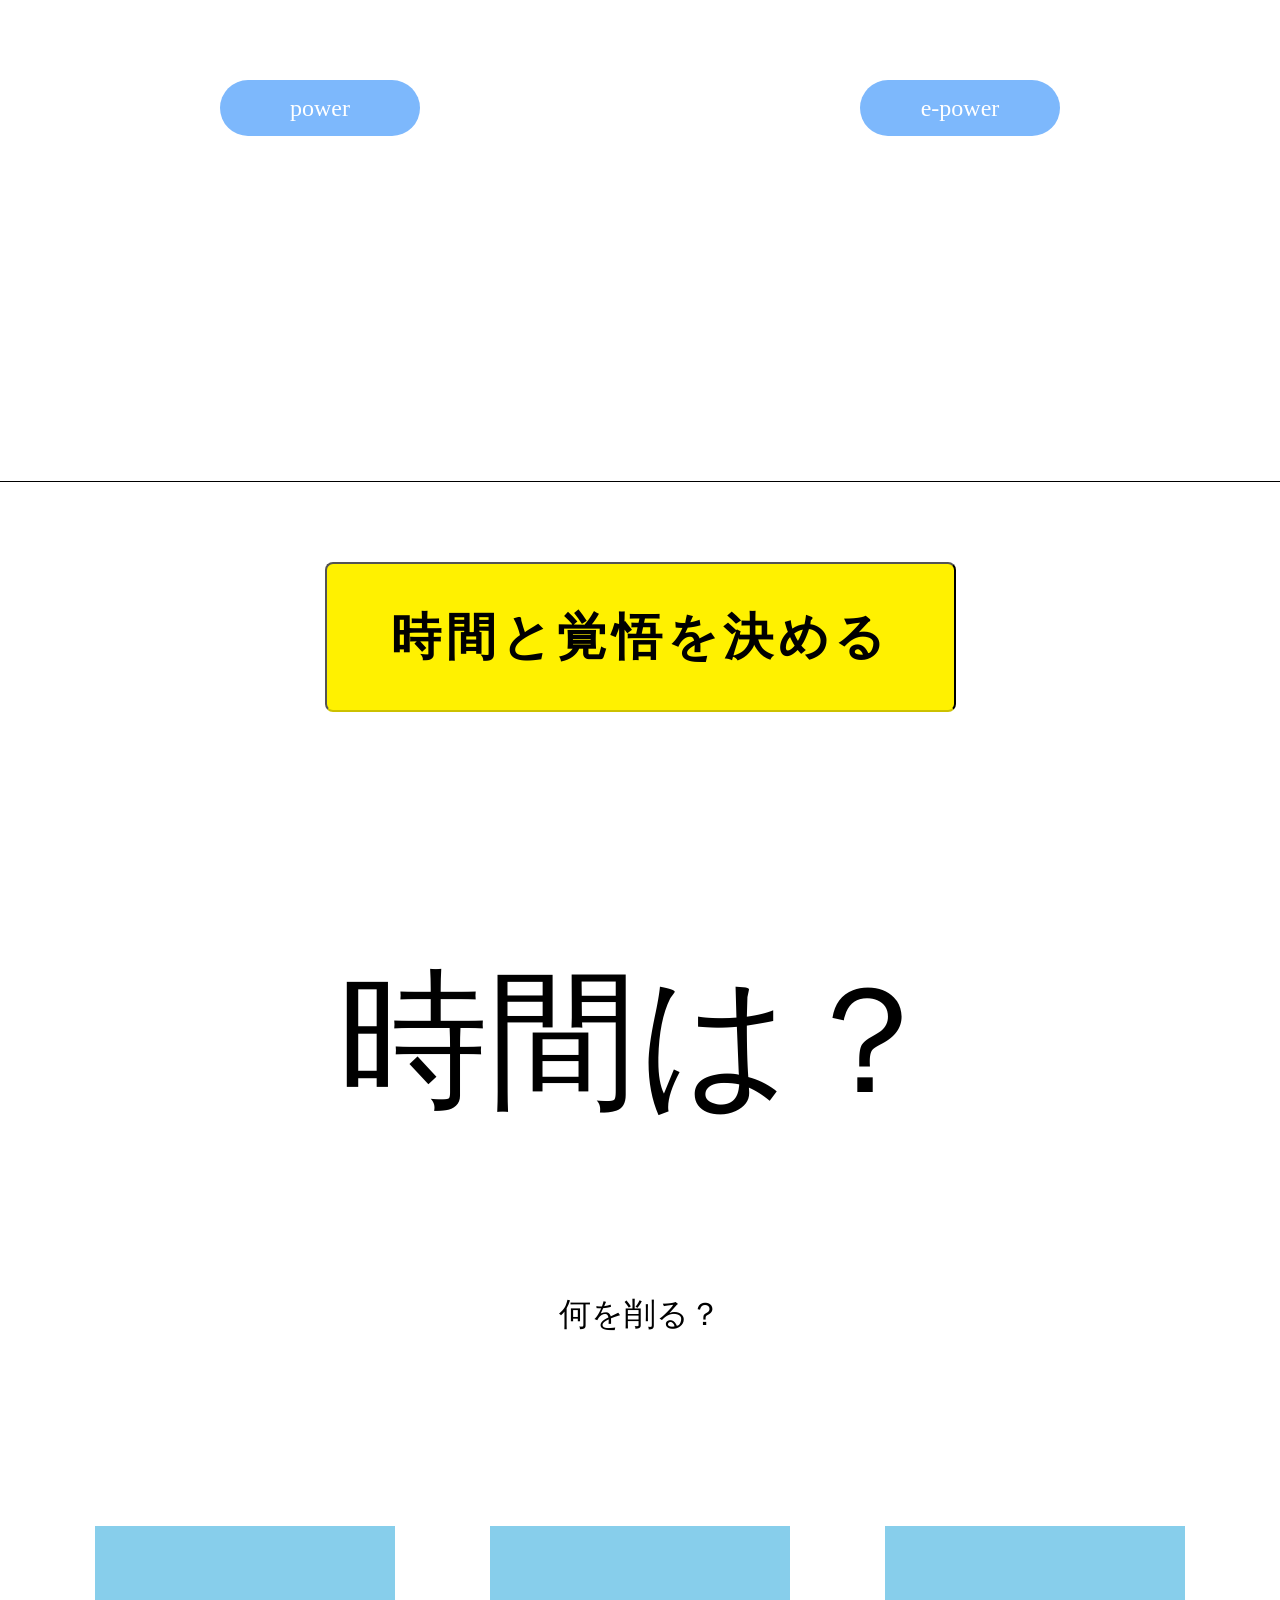
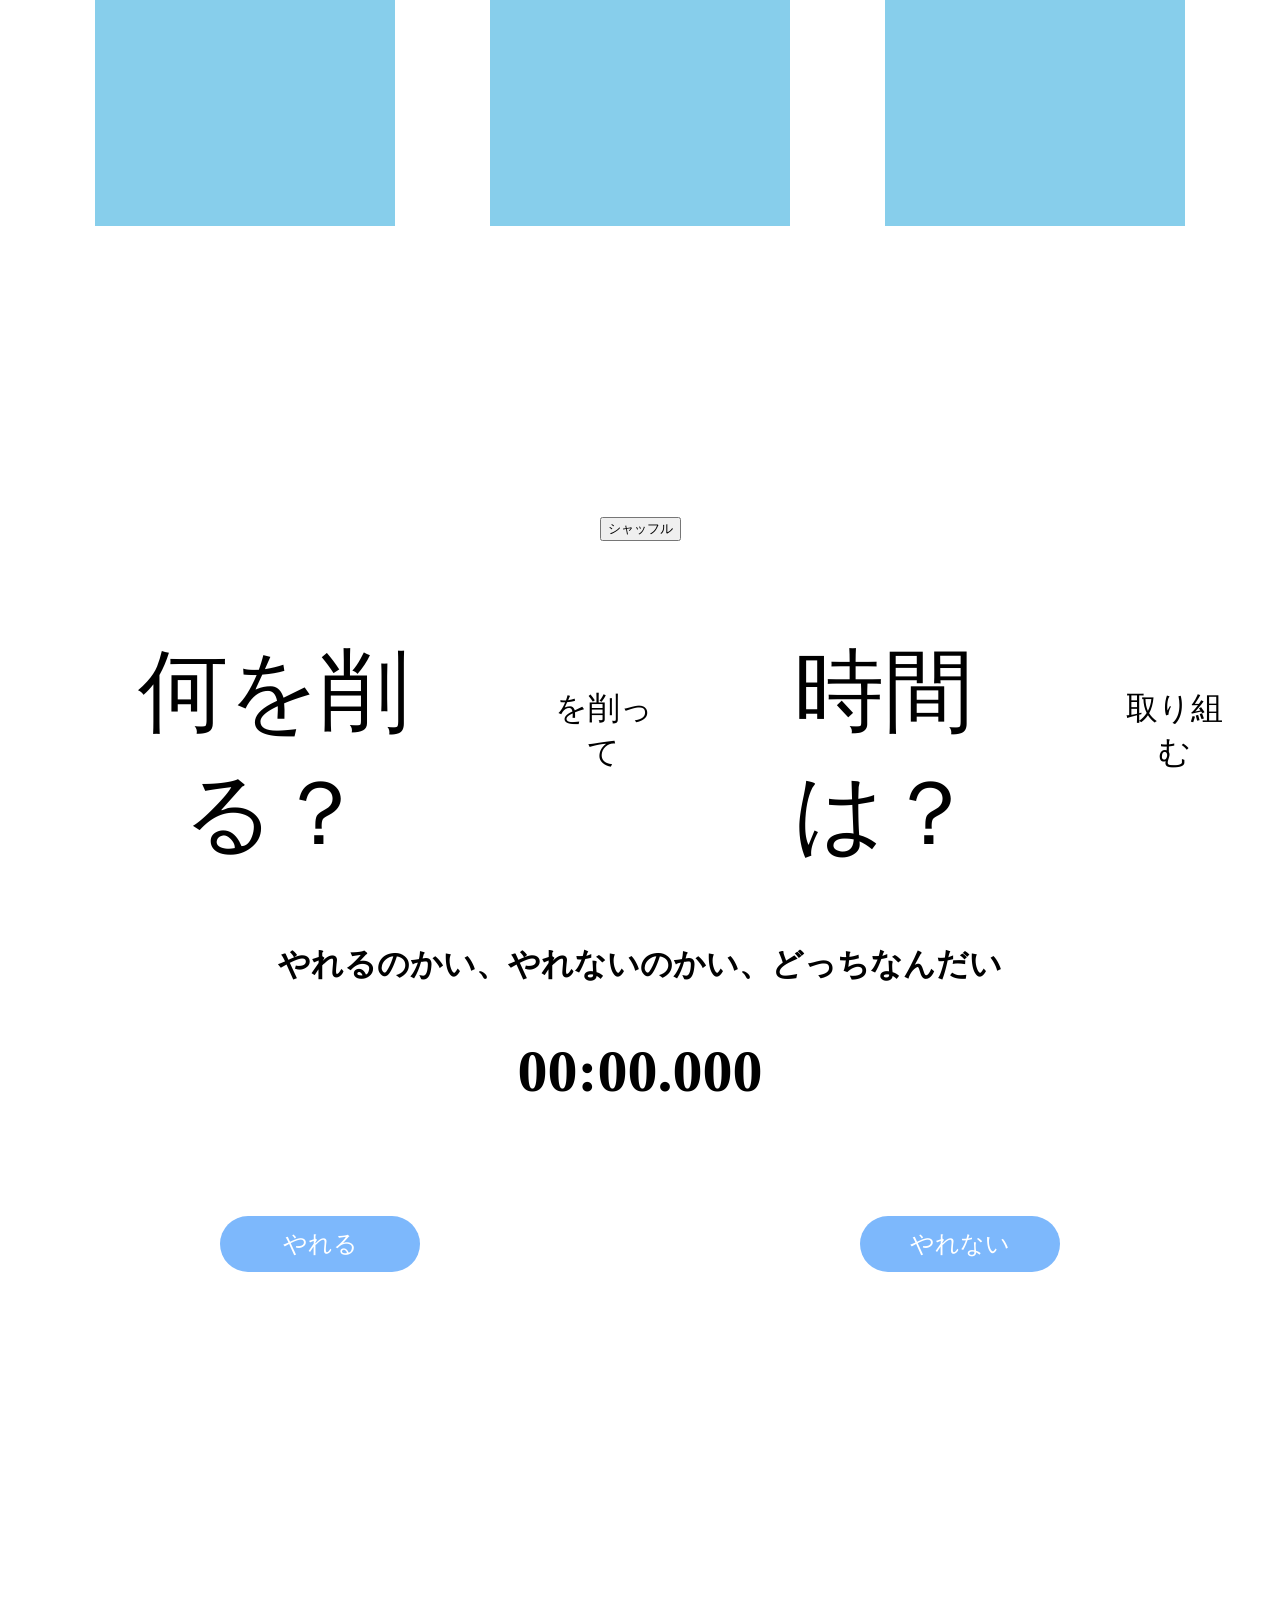
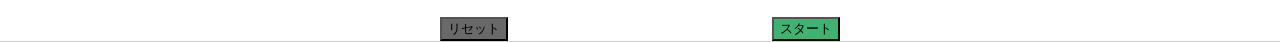
==== index.html @ 7661439e "file" ====
<!DOCTYPE html>
<html lang="en">

<head>
  <meta charset="UTF-8">
  <meta http-equiv="X-UA-Compatible" content="IE=edge">
  <meta name="viewport" content="width=device-width, initial-scale=1.0">
  <link rel="stylesheet" href="css/sample.css">
  <title>Document</title>

</head>
<!--ボタン-->

<body>
  <div id="box11">
    <div id="btn">power</div>
    <div id="btn1">e-power</div>
  </div>
  <div id="cont">
    <p></p>
  </div>
  <div id="cont1">
    <p></p>
  </div>
  <p id="echo"></p>


  <!--時間-->
  <ul>
    <button class="push" id="pull">時間と覚悟を決める</button>
  </ul>

  <p id="echo2">時間は？</p>
  <p id="echo3">何を削る？</p>

  <!--何を削る？-->
  <div class="color_box">
    <div class="box" id="target1"></div>
    <div class="box" id="target2"></div>
    <div class="box" id="target3"></div>
  </div>
  <div class="container">
    <button id="shuffle"> シャッフル </button>

  </div>

  <div class="box_1">
    <p id="echo5">何を削る？</p>
    <p class="text_1">を削って</p>
    <p id="echo4">時間は？</p>
    <p class="text_1">取り組む</p>

  </div>
  <h1 class="texth1">やれるのかい、やれないのかい、どっちなんだい</h1>
  </div>
  <div id="stopwatch">00:00.000</div>
  <div id="box11">
    <div id="nakayama">やれる</div>
    <div id="dacho">やれない</div>
  </div>
  <div id="nakayama1">
    <p></p>
  </div>
  <div id="dacho1">
    <p></p>
  </div>
  <p id="echo11"></p>

  </div>



  </div>


  <div id="buttons">
    <button type="button11" id="reset" class="button">リセット</button>
    <button type="button11" id="start" class="button">スタート</button>
  </div>

  <footer></footer>
  <script src="https://ajax.googleapis.com/ajax/libs/jquery/3.2.1/jquery.min.js"></script>



  <script>

    'use strict';


    //シャッフル//
    // const shuffle = document.getElementById("shuffle");
    // const work = document.getElementById("work");
    // shuffle.addEventListener('click', function () {
    //   const reslut = ['work', 'sleep', 'rest'];
    //    const number = Math.fooor(Math.random() * reslut.length);
    //   work.textContent = reslut[number];
    // });

    // shuffle.addEventListener('click', () => {
    //    target2.classList.toggle('circle');
    //    $("#work").text("sleep");


    //何を削る？//


    const target1 = document.getElementById("target1");
    const target2 = document.getElementById("target2");
    const target3 = document.getElementById("target3");
    target1.addEventListener('click', () => {
      target1.classList.toggle('circle');
      $("#target1").text("work");
      $("#echo5").text("work");

    });
    target2.addEventListener('click', () => {
      target2.classList.toggle('circle');
      $("#target2").text("sleep");
      $("#echo5").text("sleep");
    });
    target3.addEventListener('click', () => {
      target3.classList.toggle('circle');
      $("#target3").text("rest");
      $("#echo5").text("rest");
    });



    //ボタン2択下段
    {
      const $nakayama = document.getElementById('nakayama');
      const $nakayama1 = document.getElementById('nakayama1');
      $nakayama.addEventListener('click', () => {
        $nakayama1.classList.toggle('on');
        $("#echo11").text("ya-----っ");
        document.getElementById('start').click();
      });
    }

    {
      const $dacho = document.getElementById('dacho');
      const $dacho1 = document.getElementById('dacho1');
      $dacho.addEventListener('click', () => {
        $dacho1.classList.toggle('on');
        $("#echo11").text("やり直しなさいっ");
      });
    }




    //ボタン2択上段

    {
      const $btn = document.getElementById('btn');
      const $cont = document.getElementById('cont');
      $btn.addEventListener('click', () => {
        $cont.classList.toggle('on');
        $("#echo").text("明日はどうするんだいっ");
      });
    }

    {
      const $btn1 = document.getElementById('btn1');
      const $cont1 = document.getElementById('cont1');
      $btn1.addEventListener('click', () => {
        $cont1.classList.toggle('on');
        $("#echo").text("やっちゃえ日産");
      });
    }

    //時間


    $("#pull").on("click", function () {

      const min = 0;
      const max = 5;
      const randomNumber = Math.floor(Math.random() * (max - min + 1)) + min;
      console.log(randomNumber);



      if (randomNumber === 0) {
        $("#echo2").text("３時間");
        $("#echo4").text("３時間");
        $("#echo3").text("とにかく集中");
      } else if (randomNumber === 1) {
        $("#echo2").text("５時間");
        $("#echo4").text("５時間");
        $("#echo3").text("１つ選んでね");
      } else if (randomNumber === 2) {
        $("#echo2").text("８時間");
        $("#echo4").text("８時間");
        $("#echo3").text("２つ選んでね");
      } else if (randomNumber === 3) {
        $("#echo2").text("５時間");
        $("#echo4").text("５時間");
        $("#echo3").text("１つ選んでね");
      } else if (randomNumber === 4) {
        $("#echo2").text("８時間");
        $("#echo4").text("８時間");
        $("#echo3").text("２つ選んでね");
      } else if (randomNumber === 5) {
        $("#echo2").text("５時間");
        $("#echo4").text("５時間");
        $("#echo3").text("１つ選んでね");
      }
    });

    function draw() {
      alert('押されました')
    }


    const pull = document.getElementById('pull');

    pull.addEventListener('click', () => {
      pull.textContent = 'START';

    });


    //タイマー

    const stopwatch = document.getElementById('stopwatch');
    const start = document.getElementById('start');
    const reset = document.getElementById('reset');

    let state = 'start';
    let timerId;
    let elapsedMs = 0;

    function timeToString(millis) {
      const ms = millis % 1000; // ミリ秒
      const s = Math.floor(millis / 1000) % 60;
      const m = Math.floor(millis / 1000 / 60) % 60;

      const formattedMs = ms.toString().padStart(3, '0');
      const formattedS = s.toString().padStart(2, '0');
      const formattedM = m.toString().padStart(2, '0');

      return `${formattedM}:${formattedS}.${formattedMs}`;
    }

    start.addEventListener('click', () => {
      if (state === 'start') {
        state = 'stop';
        start.textContent = 'ストップ';
        start.classList.add('stop');

        let startMs = Date.now(); // 開始時間
        startMs -= elapsedMs;

        timerId = setInterval(() => {
          const nowMs = Date.now();
          elapsedMs = nowMs - startMs; // 経過ミリ秒

          stopwatch.textContent = timeToString(elapsedMs);
        }, 10);
      } else { // state === start
        state = 'start';
        clearInterval(timerId);
        start.textContent = 'リスタート';
        start.classList.remove('stop');

      }
    });

    reset.addEventListener('click', () => {
      state = 'start';
      clearInterval(timerId);
      start.textContent = 'スタート';
      start.classList.remove('stop');
      elapsedMs = 0;
      stopwatch.textContent = '00:00.000';
    });


  </script>

</body>

</html>
---- css/sample.css ----
body {
    margin: 0;
    padding: 0;
    text-align: left;
    font-size: 16px;



}

#stopwatch {
    margin: 50px 0 30px;
    text-align: center;
    font-weight: bold;
    font-size: 60px;
}

#buttons {
    display: flex;
    justify-content: space-between;
    width: 400px;
    margin: 0 auto;
}

.button11 {
    width: 150px;
    height: 150px;
    border-radius: 50%;
    border: none;
    outline: none;
    color: #fff;
    font-weight: bold;
    font-size: 24px;
    cursor: pointer;
}

#reset {
    background-color: #696969;
}

#start {
    background-color: #3cb371;
}

#start.stop {
    background-color: #ff3300;
}



header {
    background-color: #fff;
    border-bottom: 1px solid #ccc;
    text-align: center;
}

.countduwn {
    background-color: #fff;
    display: flex;
    align-items: center;
    justify-content: center;
    font-size: 50px;
    height: 70px;
    width: 200px;
    margin: 0;
}


.push {
    font-size: 1.6rem;
    font-weight: 700;
    line-height: 1.5;
    position: relative;
    display: inline-block;
    padding: 1rem 4rem;
    cursor: pointer;
    -webkit-user-select: none;
    -moz-user-select: none;
    -ms-user-select: none;
    user-select: none;
    -webkit-transition: all 0.3s;
    transition: all 0.3s;
    text-align: center;
    vertical-align: middle;
    text-decoration: none;
    letter-spacing: 0.1em;
    color: #212529;
    border-radius: 0.5rem;
    display: flex;
    align-items: center;
    justify-content: center;
}




.push {
    color: #000;
    background-color: #fff100;
    border-bottom: 5px solid #ccc100;
    display: flex;
    justify-content: center;
    align-items: center;
    margin: 80px auto;
    height: ;



}

.push {
    margin-top: 3px;
    color: #000;
    background: # fff20a;
    border-bottom: 2px solid #ccc100;
    display: flex;
    justify-content: center;
    align-items: center;
    margin: 80px auto;
}

main {
    border-bottom: 1px solid #ccc;
}

footer {
    background-color: #fff;
    border-bottom: 1px solid #ccc;
    text-align: center;
}

p {
    font-size: 200%;
    text-align: center;
    border-bottom: 1px solid #fff;
    height: 200px;
}

ul {
    padding: 0;
    border-top: 1px solid #000000;
    display: table;
    /* 定義 */
    table-layout: fixed;
    width: 100%;
}

li {
    text-align: center;
    list-style-type: none;
    border: 1px solid #666;
    background-color: #FFF;
    display: table-cell;
    /* 定義 */
    cursor: pointer;
}

li:hover {
    background: #0066CC;
    color: #fff;
}


#nakayama {
    width: 200px;
    height: 56px;
    color: white;
    background: rgb(125, 184, 252);
    border-radius: 3em;
    display: flex;
    justify-content: center;
    align-items: center;
    margin: 80px auto;
    cursor: pointer;
    font-size: 24px;
}

#nakayama {
    width: 200px;
    height: 56px;
    color: white;
    background: rgb(125, 184, 252);
    border-radius: 3em;
    display: flex;
    justify-content: center;
    align-items: center;
    margin: 80px auto;
    cursor: pointer;
    font-size: 24px;
}


#btn {
    width: 200px;
    height: 56px;
    color: white;
    background: rgb(125, 184, 252);
    border-radius: 3em;
    display: flex;
    justify-content: center;
    align-items: center;
    margin: 80px auto;
    cursor: pointer;
    font-size: 24px;

}

#dacho {
    width: 200px;
    height: 56px;
    color: white;
    background: rgb(125, 184, 252);
    border-radius: 3em;
    display: flex;
    justify-content: center;
    align-items: center;
    margin: 80px auto;
    cursor: pointer;
    font-size: 24px;
}

#btn1 {
    width: 200px;
    height: 56px;
    color: white;
    background: rgb(125, 184, 252);
    border-radius: 3em;
    display: flex;
    justify-content: center;
    align-items: center;
    margin: 80px auto;
    cursor: pointer;
    font-size: 24px;
}

.on {
    display: block !important;

}

#cont {
    width: 500px;
    height: 400px;
    background-image: url(../img/nakayamakinnikun.png);
    margin: 0 auto;
    display: none;

}

#cont1 {
    width: 800px;
    height: 400px;
    background-image: url(../img/kimura-takuya.png);
    margin: 0 auto;
    display: none;

}

#nakayama1 {
    width: 500px;
    height: 400px;
    background-image: url(../img/nakayamakinnikun.png);
    margin: 0 auto;
    display: none;

}

#dacho1 {
    width: 800px;
    height: 400px;
    background-image: url(../img/22574500.jpg);
    margin: 0 auto;
    display: none;

}



#box11 {
    display: flex;
    justify-content: center;
    align-items: center;
}

.button005 a {

    position: relative;
    display: flex;
    justify-content: space-around;
    align-items: center;
    margin: 0 auto;
    height: 50px;
    max-width: 220px;
    padding: 10px 25px;
    color: white;
    background: rgb(149, 202, 252);

}

#echo2 {
    font-size: 150px;
}




.box {
    width: 300px;
    height: 300px;
    background-color: skyblue;
    cursor: pointer;
    transition: 0.8s;
    margin-bottom: 280px;

}

.texth1 {
    justify-content: center;
    display: flex;
    align-items: center;

}

.circle {
    background: pink;
    border-radius: 50%;
    transform: rotate(360deg);


}

.box_1 {
    display: flex;
    justify-content: space-evenly;
    align-items: center;
}

.text_1 {
    display: flex;
    justify-content: center;
    align-items: center;
    margin: 80px;
    margin-right: 50px;
}

.color_box {
    display: flex;
    justify-content: space-evenly;
    align-items: center;
}

#target1 {
    display: flex;
    justify-content: center;
    align-items: center;
    font-size: 135px;

}

#target2 {
    display: flex;
    justify-content: center;
    align-items: center;
    font-size: 135px;
}

#target3 {
    display: flex;
    justify-content: center;
    align-items: center;
    font-size: 135px;
}

.container {
    text-align: center;
    font-size: 30px;
}

#pull {
    height: 150px;
    font-size: 50px;
    display: flex;
    justify-content: center;
    align-items: center;

}

#echo4 {
    font-size: 90px;
    margin-left: 20px;
}

#echo5 {
    font-size: 90px;
    margin-left: 80px;
}
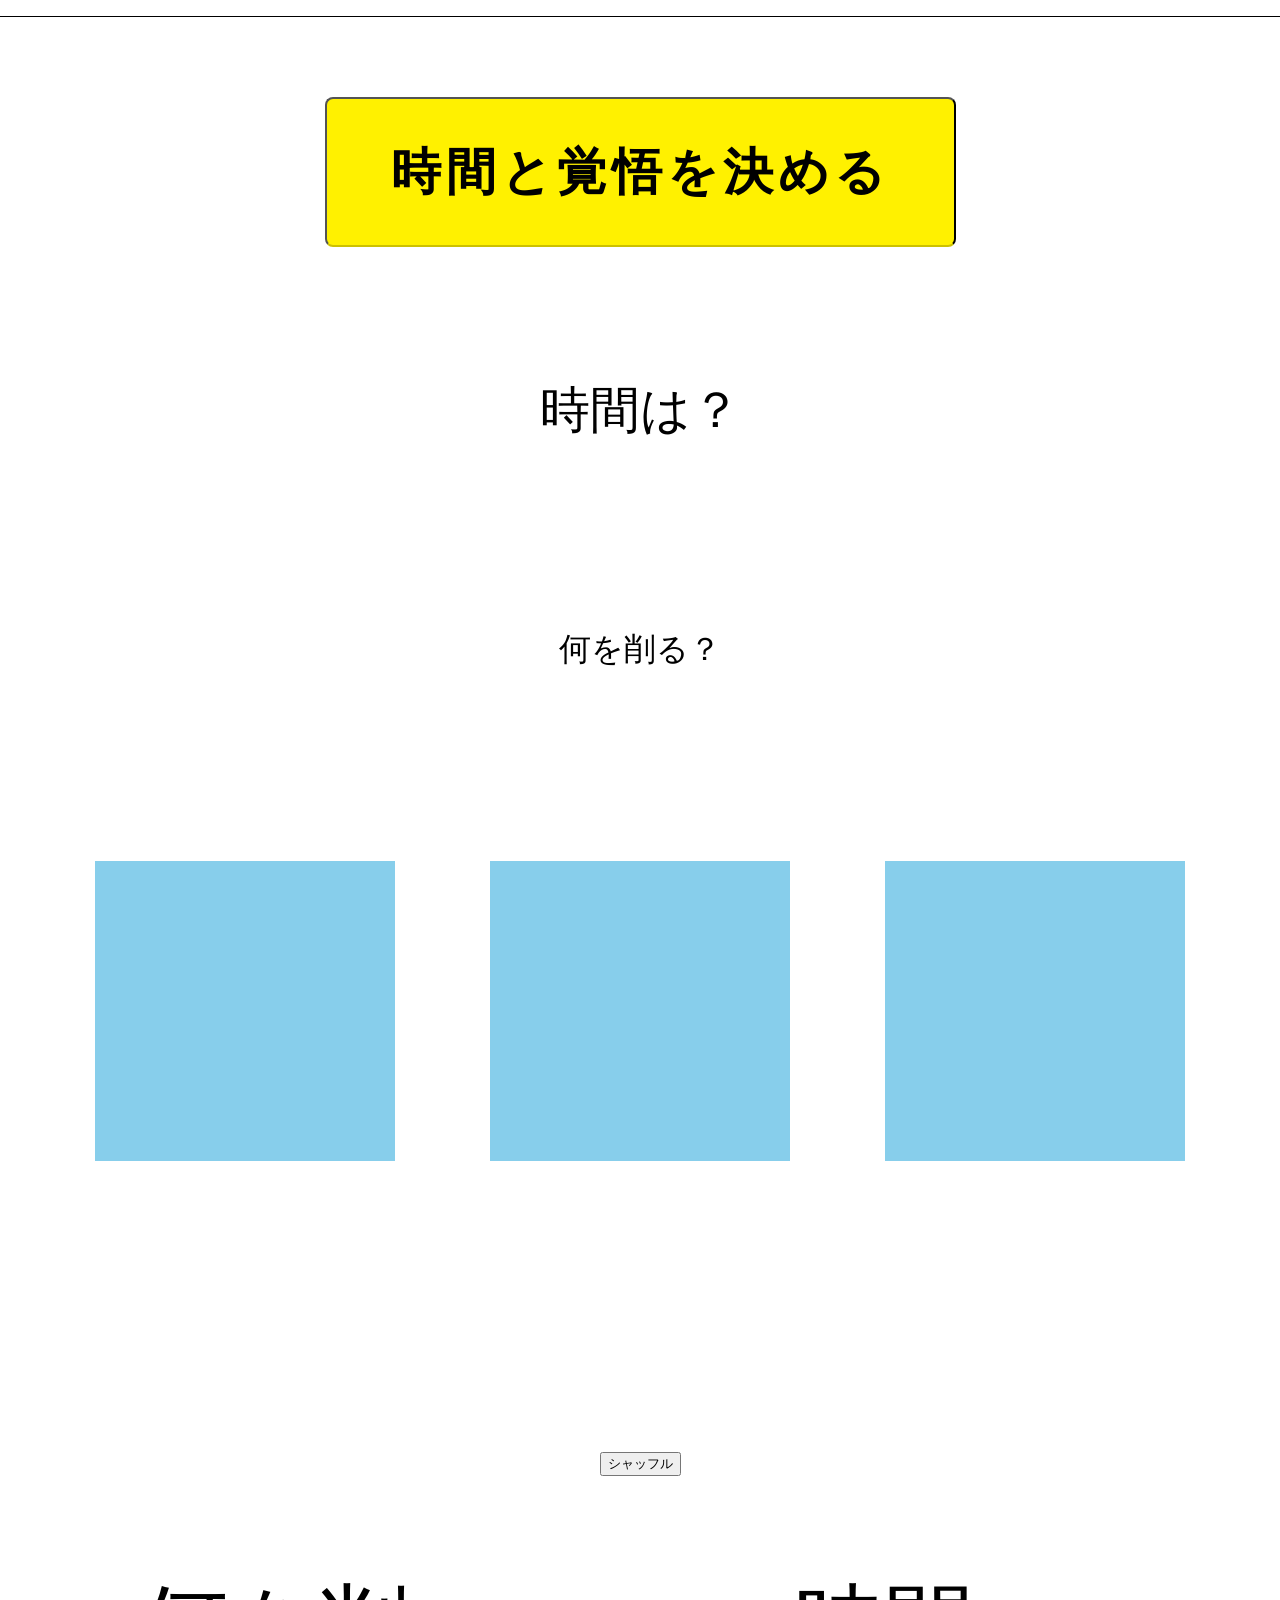
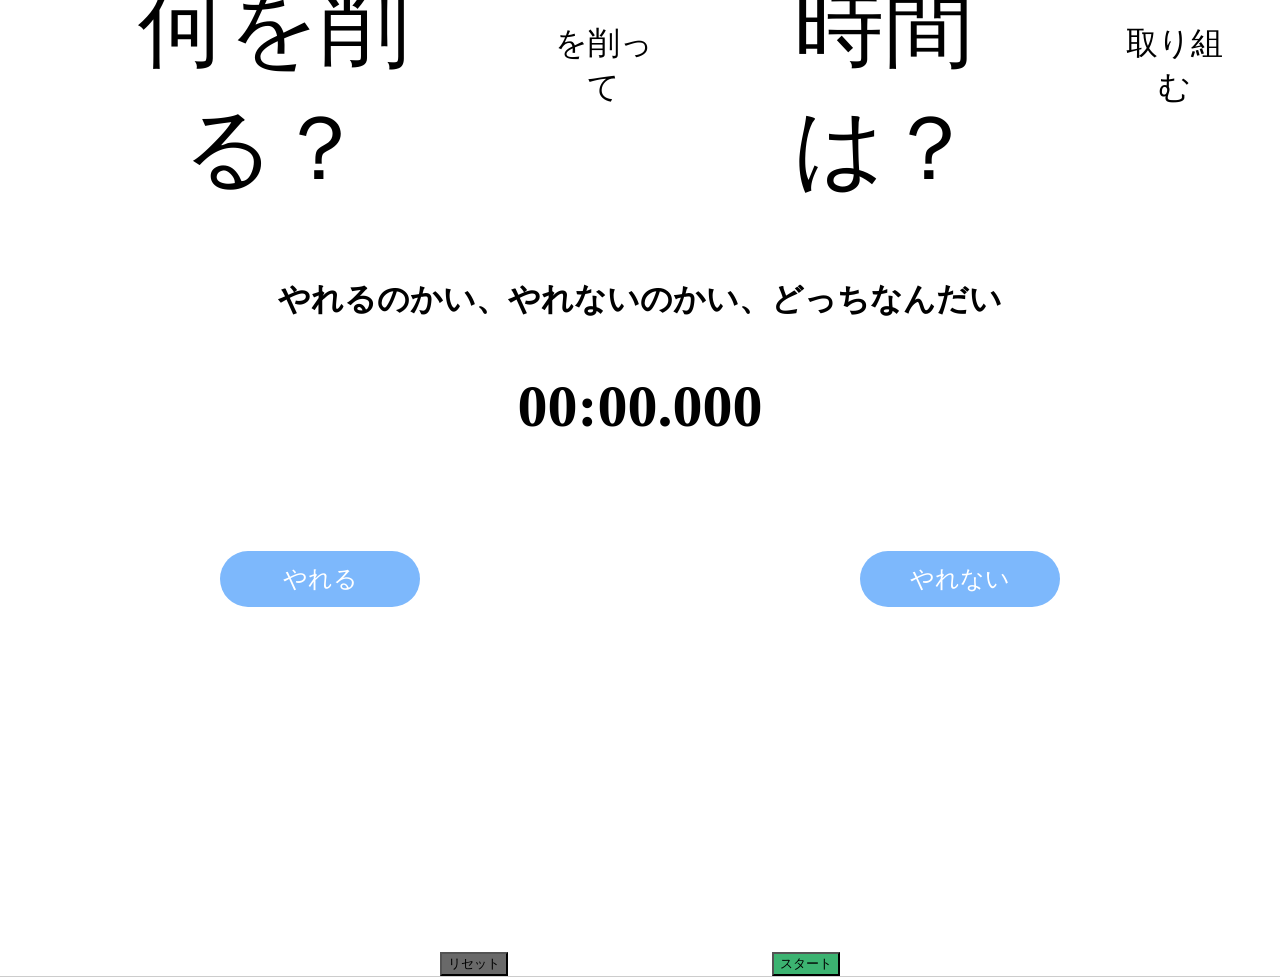
==== commit 86c4f6f6: "init" ====
--- a/index.html
+++ b/index.html
@@ -11,274 +11,244 @@
 </head>
 <!--ボタン-->
 
-<body>
-  <div id="box11">
-    <div id="btn">power</div>
-    <div id="btn1">e-power</div>
-  </div>
-  <div id="cont">
-    <p></p>
-  </div>
-  <div id="cont1">
-    <p></p>
-  </div>
-  <p id="echo"></p>
-
-
-  <!--時間-->
-  <ul>
-    <button class="push" id="pull">時間と覚悟を決める</button>
-  </ul>
-
-  <p id="echo2">時間は？</p>
-  <p id="echo3">何を削る？</p>
-
-  <!--何を削る？-->
-  <div class="color_box">
-    <div class="box" id="target1"></div>
-    <div class="box" id="target2"></div>
-    <div class="box" id="target3"></div>
-  </div>
-  <div class="container">
-    <button id="shuffle"> シャッフル </button>
-
-  </div>
-
-  <div class="box_1">
-    <p id="echo5">何を削る？</p>
-    <p class="text_1">を削って</p>
-    <p id="echo4">時間は？</p>
-    <p class="text_1">取り組む</p>
-
-  </div>
-  <h1 class="texth1">やれるのかい、やれないのかい、どっちなんだい</h1>
-  </div>
-  <div id="stopwatch">00:00.000</div>
-  <div id="box11">
-    <div id="nakayama">やれる</div>
-    <div id="dacho">やれない</div>
-  </div>
-  <div id="nakayama1">
-    <p></p>
-  </div>
-  <div id="dacho1">
-    <p></p>
-  </div>
-  <p id="echo11"></p>
-
-  </div>
-
-
-
-  </div>
-
-
-  <div id="buttons">
-    <button type="button11" id="reset" class="button">リセット</button>
-    <button type="button11" id="start" class="button">スタート</button>
-  </div>
-
-  <footer></footer>
-  <script src="https://ajax.googleapis.com/ajax/libs/jquery/3.2.1/jquery.min.js"></script>
-
-
-
-  <script>
-
-    'use strict';
-
-
-    //シャッフル//
-    // const shuffle = document.getElementById("shuffle");
-    // const work = document.getElementById("work");
-    // shuffle.addEventListener('click', function () {
-    //   const reslut = ['work', 'sleep', 'rest'];
-    //    const number = Math.fooor(Math.random() * reslut.length);
-    //   work.textContent = reslut[number];
-    // });
-
-    // shuffle.addEventListener('click', () => {
-    //    target2.classList.toggle('circle');
-    //    $("#work").text("sleep");
-
-
-    //何を削る？//
-
-
-    const target1 = document.getElementById("target1");
-    const target2 = document.getElementById("target2");
-    const target3 = document.getElementById("target3");
-    target1.addEventListener('click', () => {
-      target1.classList.toggle('circle');
-      $("#target1").text("work");
-      $("#echo5").text("work");
-
+<!--時間-->
+<ul>
+  <button class="push" id="pull">時間と覚悟を決める</button>
+</ul>
+
+<p id="echo2">時間は？</p>
+<p id="echo3">何を削る？</p>
+
+<!--何を削る？-->
+<div class="color_box">
+  <div class="box" id="target1"></div>
+  <div class="box" id="target2"></div>
+  <div class="box" id="target3"></div>
+</div>
+<div class="container">
+  <button id="shuffle"> シャッフル </button>
+
+</div>
+
+<div class="box_1">
+  <p id="echo5">何を削る？</p>
+  <p class="text_1">を削って</p>
+  <p id="echo4">時間は？</p>
+  <p class="text_1">取り組む</p>
+
+</div>
+<h1 class="texth1">やれるのかい、やれないのかい、どっちなんだい</h1>
+</div>
+<div id="stopwatch">00:00.000</div>
+<div id="box13">
+  <div id="nakayama">やれる</div>
+  <div id="dacho">やれない</div>
+</div>
+<div id="nakayama1">
+  <p></p>
+</div>
+<div id="dacho1">
+  <p></p>
+</div>
+<p id="echo11"></p>
+
+</div>
+
+
+
+</div>
+
+
+<div id="buttons">
+  <button type="button11" id="reset" class="button">リセット</button>
+  <button type="button11" id="start" class="button">スタート</button>
+</div>
+
+<footer></footer>
+<script src="https://ajax.googleapis.com/ajax/libs/jquery/3.2.1/jquery.min.js"></script>
+
+
+
+<script>
+
+  'use strict';
+
+
+  //シャッフル//
+  // const shuffle = document.getElementById("shuffle");
+  // const work = document.getElementById("work");
+  // shuffle.addEventListener('click', function () {
+  //   const reslut = ['work', 'sleep', 'rest'];
+  //    const number = Math.fooor(Math.random() * reslut.length);
+  //   work.textContent = reslut[number];
+  // });
+
+  // shuffle.addEventListener('click', () => {
+  //    target2.classList.toggle('circle');
+  //    $("#work").text("sleep");
+
+
+  //何を削る？//
+
+
+  const target1 = document.getElementById("target1");
+  const target2 = document.getElementById("target2");
+  const target3 = document.getElementById("target3");
+  target1.addEventListener('click', () => {
+    target1.classList.toggle('circle');
+    $("#target1").text("work");
+    $("#echo5").text("work");
+
+  });
+  target2.addEventListener('click', () => {
+    target2.classList.toggle('circle');
+    $("#target2").text("sleep");
+    $("#echo5").text("sleep");
+  });
+  target3.addEventListener('click', () => {
+    target3.classList.toggle('circle');
+    $("#target3").text("rest");
+    $("#echo5").text("rest");
+  });
+
+
+
+  //ボタン2択下段
+  {
+    const $nakayama = document.getElementById('nakayama');
+    const $nakayama1 = document.getElementById('nakayama1');
+    $nakayama.addEventListener('click', () => {
+      $nakayama1.classList.toggle('on');
+      $("#echo11").text("ya-----っ");
+      document.getElementById('start').click();
     });
-    target2.addEventListener('click', () => {
-      target2.classList.toggle('circle');
-      $("#target2").text("sleep");
-      $("#echo5").text("sleep");
+  }
+
+  {
+    const $dacho = document.getElementById('dacho');
+    const $dacho1 = document.getElementById('dacho1');
+    $dacho.addEventListener('click', () => {
+      $dacho1.classList.toggle('on');
+      $("#echo11").text("やり直しなさいっ");
     });
-    target3.addEventListener('click', () => {
-      target3.classList.toggle('circle');
-      $("#target3").text("rest");
-      $("#echo5").text("rest");
-    });
-
-
-
-    //ボタン2択下段
-    {
-      const $nakayama = document.getElementById('nakayama');
-      const $nakayama1 = document.getElementById('nakayama1');
-      $nakayama.addEventListener('click', () => {
-        $nakayama1.classList.toggle('on');
-        $("#echo11").text("ya-----っ");
-        document.getElementById('start').click();
-      });
+  }
+
+
+
+
+  //ボタン2択上段
+
+
+
+  //時間
+
+
+  $("#pull").on("click", function () {
+
+    const min = 0;
+    const max = 5;
+    const randomNumber = Math.floor(Math.random() * (max - min + 1)) + min;
+    console.log(randomNumber);
+
+
+
+    if (randomNumber === 0) {
+      $("#echo2").text("３時間");
+      $("#echo4").text("３時間");
+      $("#echo3").text("とにかく集中");
+    } else if (randomNumber === 1) {
+      $("#echo2").text("５時間");
+      $("#echo4").text("５時間");
+      $("#echo3").text("１つ選んでね");
+    } else if (randomNumber === 2) {
+      $("#echo2").text("８時間");
+      $("#echo4").text("８時間");
+      $("#echo3").text("２つ選んでね");
+    } else if (randomNumber === 3) {
+      $("#echo2").text("５時間");
+      $("#echo4").text("５時間");
+      $("#echo3").text("１つ選んでね");
+    } else if (randomNumber === 4) {
+      $("#echo2").text("８時間");
+      $("#echo4").text("８時間");
+      $("#echo3").text("２つ選んでね");
+    } else if (randomNumber === 5) {
+      $("#echo2").text("５時間");
+      $("#echo4").text("５時間");
+      $("#echo3").text("１つ選んでね");
     }
-
-    {
-      const $dacho = document.getElementById('dacho');
-      const $dacho1 = document.getElementById('dacho1');
-      $dacho.addEventListener('click', () => {
-        $dacho1.classList.toggle('on');
-        $("#echo11").text("やり直しなさいっ");
-      });
-    }
-
-
-
-
-    //ボタン2択上段
-
-    {
-      const $btn = document.getElementById('btn');
-      const $cont = document.getElementById('cont');
-      $btn.addEventListener('click', () => {
-        $cont.classList.toggle('on');
-        $("#echo").text("明日はどうするんだいっ");
-      });
-    }
-
-    {
-      const $btn1 = document.getElementById('btn1');
-      const $cont1 = document.getElementById('cont1');
-      $btn1.addEventListener('click', () => {
-        $cont1.classList.toggle('on');
-        $("#echo").text("やっちゃえ日産");
-      });
-    }
-
-    //時間
-
-
-    $("#pull").on("click", function () {
-
-      const min = 0;
-      const max = 5;
-      const randomNumber = Math.floor(Math.random() * (max - min + 1)) + min;
-      console.log(randomNumber);
-
-
-
-      if (randomNumber === 0) {
-        $("#echo2").text("３時間");
-        $("#echo4").text("３時間");
-        $("#echo3").text("とにかく集中");
-      } else if (randomNumber === 1) {
-        $("#echo2").text("５時間");
-        $("#echo4").text("５時間");
-        $("#echo3").text("１つ選んでね");
-      } else if (randomNumber === 2) {
-        $("#echo2").text("８時間");
-        $("#echo4").text("８時間");
-        $("#echo3").text("２つ選んでね");
-      } else if (randomNumber === 3) {
-        $("#echo2").text("５時間");
-        $("#echo4").text("５時間");
-        $("#echo3").text("１つ選んでね");
-      } else if (randomNumber === 4) {
-        $("#echo2").text("８時間");
-        $("#echo4").text("８時間");
-        $("#echo3").text("２つ選んでね");
-      } else if (randomNumber === 5) {
-        $("#echo2").text("５時間");
-        $("#echo4").text("５時間");
-        $("#echo3").text("１つ選んでね");
-      }
-    });
-
-    function draw() {
-      alert('押されました')
-    }
-
-
-    const pull = document.getElementById('pull');
-
-    pull.addEventListener('click', () => {
-      pull.textContent = 'START';
-
-    });
-
-
-    //タイマー
-
-    const stopwatch = document.getElementById('stopwatch');
-    const start = document.getElementById('start');
-    const reset = document.getElementById('reset');
-
-    let state = 'start';
-    let timerId;
-    let elapsedMs = 0;
-
-    function timeToString(millis) {
-      const ms = millis % 1000; // ミリ秒
-      const s = Math.floor(millis / 1000) % 60;
-      const m = Math.floor(millis / 1000 / 60) % 60;
-
-      const formattedMs = ms.toString().padStart(3, '0');
-      const formattedS = s.toString().padStart(2, '0');
-      const formattedM = m.toString().padStart(2, '0');
-
-      return `${formattedM}:${formattedS}.${formattedMs}`;
-    }
-
-    start.addEventListener('click', () => {
-      if (state === 'start') {
-        state = 'stop';
-        start.textContent = 'ストップ';
-        start.classList.add('stop');
-
-        let startMs = Date.now(); // 開始時間
-        startMs -= elapsedMs;
-
-        timerId = setInterval(() => {
-          const nowMs = Date.now();
-          elapsedMs = nowMs - startMs; // 経過ミリ秒
-
-          stopwatch.textContent = timeToString(elapsedMs);
-        }, 10);
-      } else { // state === start
-        state = 'start';
-        clearInterval(timerId);
-        start.textContent = 'リスタート';
-        start.classList.remove('stop');
-
-      }
-    });
-
-    reset.addEventListener('click', () => {
+  });
+
+  function draw() {
+    alert('押されました')
+  }
+
+
+  const pull = document.getElementById('pull');
+
+  pull.addEventListener('click', () => {
+    pull.textContent = 'START';
+
+  });
+
+
+  //タイマー
+
+  const stopwatch = document.getElementById('stopwatch');
+  const start = document.getElementById('start');
+  const reset = document.getElementById('reset');
+
+  let state = 'start';
+  let timerId;
+  let elapsedMs = 0;
+
+  function timeToString(millis) {
+    const ms = millis % 1000; // ミリ秒
+    const s = Math.floor(millis / 1000) % 60;
+    const m = Math.floor(millis / 1000 / 60) % 60;
+
+    const formattedMs = ms.toString().padStart(3, '0');
+    const formattedS = s.toString().padStart(2, '0');
+    const formattedM = m.toString().padStart(2, '0');
+
+    return `${formattedM}:${formattedS}.${formattedMs}`;
+  }
+
+  start.addEventListener('click', () => {
+    if (state === 'start') {
+      state = 'stop';
+      start.textContent = 'ストップ';
+      start.classList.add('stop');
+
+      let startMs = Date.now(); // 開始時間
+      startMs -= elapsedMs;
+
+      timerId = setInterval(() => {
+        const nowMs = Date.now();
+        elapsedMs = nowMs - startMs; // 経過ミリ秒
+
+        stopwatch.textContent = timeToString(elapsedMs);
+      }, 10);
+    } else { // state === start
       state = 'start';
       clearInterval(timerId);
-      start.textContent = 'スタート';
+      start.textContent = 'リスタート';
       start.classList.remove('stop');
-      elapsedMs = 0;
-      stopwatch.textContent = '00:00.000';
-    });
-
-
-  </script>
+
+    }
+  });
+
+  reset.addEventListener('click', () => {
+    state = 'start';
+    clearInterval(timerId);
+    start.textContent = 'スタート';
+    start.classList.remove('stop');
+    elapsedMs = 0;
+    stopwatch.textContent = '00:00.000';
+  });
+
+
+</script>
 
 </body>
 
--- a/css/sample.css
+++ b/css/sample.css
@@ -4,8 +4,11 @@
     text-align: left;
     font-size: 16px;
 
-
-
+}
+
+.title {
+    font-size: 30px;
+    text-align: center;
 }
 
 #stopwatch {
@@ -48,11 +51,6 @@
 
 
 
-header {
-    background-color: #fff;
-    border-bottom: 1px solid #ccc;
-    text-align: center;
-}
 
 .countduwn {
     background-color: #fff;
@@ -190,20 +188,9 @@
 }
 
 
-#btn {
-    width: 200px;
-    height: 56px;
-    color: white;
-    background: rgb(125, 184, 252);
-    border-radius: 3em;
-    display: flex;
-    justify-content: center;
-    align-items: center;
-    margin: 80px auto;
-    cursor: pointer;
-    font-size: 24px;
-
-}
+
+
+
 
 #dacho {
     width: 200px;
@@ -219,42 +206,14 @@
     font-size: 24px;
 }
 
-#btn1 {
-    width: 200px;
-    height: 56px;
-    color: white;
-    background: rgb(125, 184, 252);
-    border-radius: 3em;
-    display: flex;
-    justify-content: center;
-    align-items: center;
-    margin: 80px auto;
-    cursor: pointer;
-    font-size: 24px;
-}
+
 
 .on {
     display: block !important;
 
 }
 
-#cont {
-    width: 500px;
-    height: 400px;
-    background-image: url(../img/nakayamakinnikun.png);
-    margin: 0 auto;
-    display: none;
-
-}
-
-#cont1 {
-    width: 800px;
-    height: 400px;
-    background-image: url(../img/kimura-takuya.png);
-    margin: 0 auto;
-    display: none;
-
-}
+
 
 #nakayama1 {
     width: 500px;
@@ -274,13 +233,39 @@
 
 }
 
-
-
-#box11 {
-    display: flex;
-    justify-content: center;
-    align-items: center;
-}
+#box13 {
+    display: flex;
+    justify-content: center;
+    align-items: center;
+}
+
+.box11 {
+    display: flex;
+    justify-content: center;
+    align-items: center;
+    margin-top: 300px;
+    font-size: 30px;
+    color: black;
+    font-weight: bolder;
+    color: #000;
+    text-shadow: 1px 1px 0 #FFF,
+        -1px -1px 0 #FFF,
+        -1px 1px 0 #FFF,
+        1px -1px 0 #FFF,
+        0px 1px 0 #FFF,
+        0-1px 0 #FFF,
+        -1px 0 0 #FFF,
+        1px 0 0 #FFF;
+}
+
+.box12 {
+    display: none;
+}
+
+.btn {
+    display: none;
+}
+
 
 .button005 a {
 
@@ -298,7 +283,7 @@
 }
 
 #echo2 {
-    font-size: 150px;
+    font-size: 50px;
 }
 
 
@@ -393,4 +378,14 @@
 #echo5 {
     font-size: 90px;
     margin-left: 80px;
+}
+
+.title {
+    margin-top: 60px;
+    background-color: #FFF;
+
+}
+
+.back_img {
+    background-image: url(../img/22701824_l.jpg);
 }
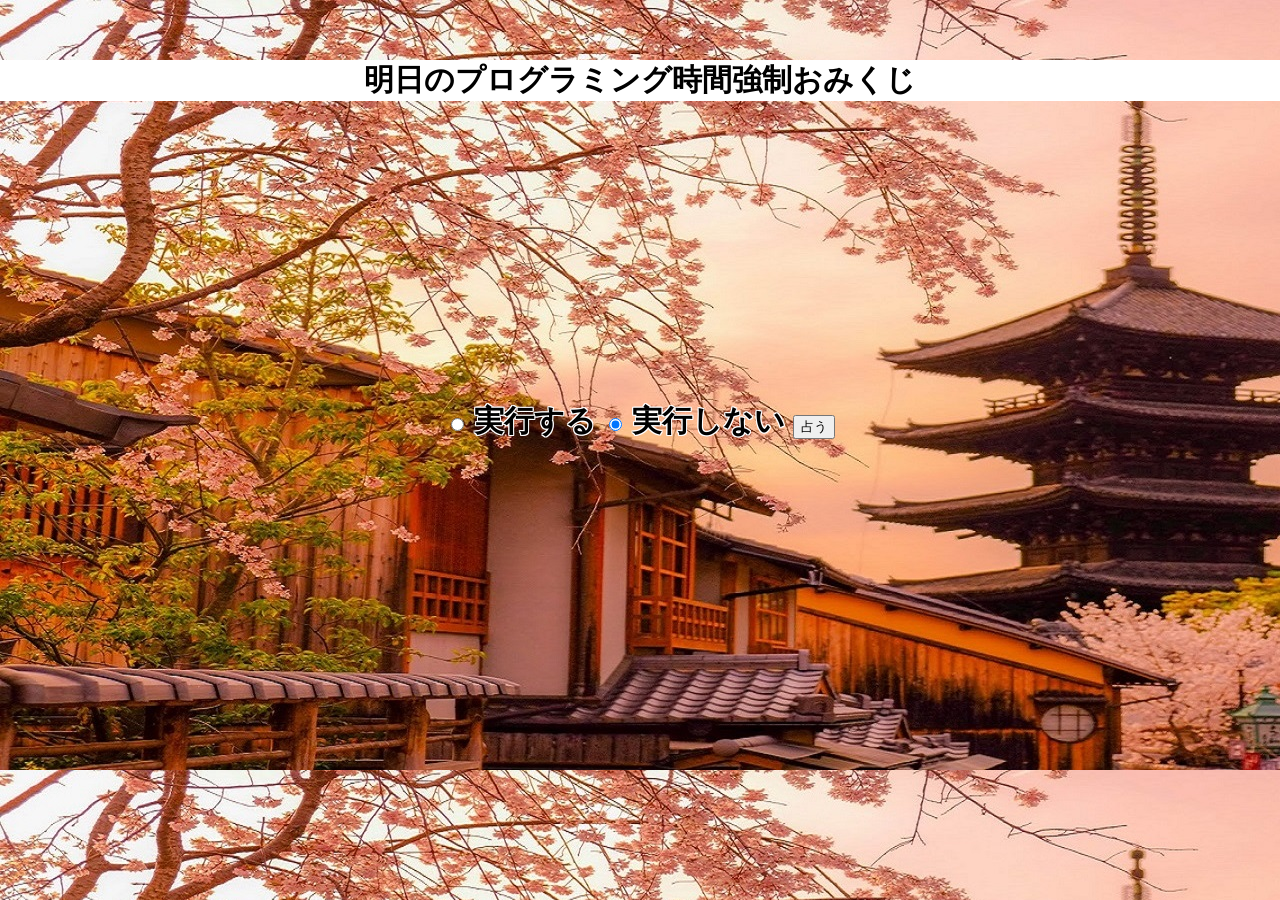
==== commit 7aa685d2: "readme" ====
--- a/index.html
+++ b/index.html
@@ -7,248 +7,28 @@
   <meta name="viewport" content="width=device-width, initial-scale=1.0">
   <link rel="stylesheet" href="css/sample.css">
   <title>Document</title>
+</head>
 
-</head>
-<!--ボタン-->
-
-<!--時間-->
-<ul>
-  <button class="push" id="pull">時間と覚悟を決める</button>
-</ul>
-
-<p id="echo2">時間は？</p>
-<p id="echo3">何を削る？</p>
-
-<!--何を削る？-->
-<div class="color_box">
-  <div class="box" id="target1"></div>
-  <div class="box" id="target2"></div>
-  <div class="box" id="target3"></div>
-</div>
-<div class="container">
-  <button id="shuffle"> シャッフル </button>
-
-</div>
-
-<div class="box_1">
-  <p id="echo5">何を削る？</p>
-  <p class="text_1">を削って</p>
-  <p id="echo4">時間は？</p>
-  <p class="text_1">取り組む</p>
-
-</div>
-<h1 class="texth1">やれるのかい、やれないのかい、どっちなんだい</h1>
-</div>
-<div id="stopwatch">00:00.000</div>
-<div id="box13">
-  <div id="nakayama">やれる</div>
-  <div id="dacho">やれない</div>
-</div>
-<div id="nakayama1">
-  <p></p>
-</div>
-<div id="dacho1">
-  <p></p>
-</div>
-<p id="echo11"></p>
-
-</div>
-
-
-
-</div>
-
-
-<div id="buttons">
-  <button type="button11" id="reset" class="button">リセット</button>
-  <button type="button11" id="start" class="button">スタート</button>
-</div>
-
-<footer></footer>
-<script src="https://ajax.googleapis.com/ajax/libs/jquery/3.2.1/jquery.min.js"></script>
-
-
-
-<script>
-
-  'use strict';
-
-
-  //シャッフル//
-  // const shuffle = document.getElementById("shuffle");
-  // const work = document.getElementById("work");
-  // shuffle.addEventListener('click', function () {
-  //   const reslut = ['work', 'sleep', 'rest'];
-  //    const number = Math.fooor(Math.random() * reslut.length);
-  //   work.textContent = reslut[number];
-  // });
-
-  // shuffle.addEventListener('click', () => {
-  //    target2.classList.toggle('circle');
-  //    $("#work").text("sleep");
-
-
-  //何を削る？//
-
-
-  const target1 = document.getElementById("target1");
-  const target2 = document.getElementById("target2");
-  const target3 = document.getElementById("target3");
-  target1.addEventListener('click', () => {
-    target1.classList.toggle('circle');
-    $("#target1").text("work");
-    $("#echo5").text("work");
-
-  });
-  target2.addEventListener('click', () => {
-    target2.classList.toggle('circle');
-    $("#target2").text("sleep");
-    $("#echo5").text("sleep");
-  });
-  target3.addEventListener('click', () => {
-    target3.classList.toggle('circle');
-    $("#target3").text("rest");
-    $("#echo5").text("rest");
-  });
-
-
-
-  //ボタン2択下段
-  {
-    const $nakayama = document.getElementById('nakayama');
-    const $nakayama1 = document.getElementById('nakayama1');
-    $nakayama.addEventListener('click', () => {
-      $nakayama1.classList.toggle('on');
-      $("#echo11").text("ya-----っ");
-      document.getElementById('start').click();
-    });
-  }
-
-  {
-    const $dacho = document.getElementById('dacho');
-    const $dacho1 = document.getElementById('dacho1');
-    $dacho.addEventListener('click', () => {
-      $dacho1.classList.toggle('on');
-      $("#echo11").text("やり直しなさいっ");
-    });
-  }
-
-
-
-
-  //ボタン2択上段
-
-
-
-  //時間
-
-
-  $("#pull").on("click", function () {
-
-    const min = 0;
-    const max = 5;
-    const randomNumber = Math.floor(Math.random() * (max - min + 1)) + min;
-    console.log(randomNumber);
-
-
-
-    if (randomNumber === 0) {
-      $("#echo2").text("３時間");
-      $("#echo4").text("３時間");
-      $("#echo3").text("とにかく集中");
-    } else if (randomNumber === 1) {
-      $("#echo2").text("５時間");
-      $("#echo4").text("５時間");
-      $("#echo3").text("１つ選んでね");
-    } else if (randomNumber === 2) {
-      $("#echo2").text("８時間");
-      $("#echo4").text("８時間");
-      $("#echo3").text("２つ選んでね");
-    } else if (randomNumber === 3) {
-      $("#echo2").text("５時間");
-      $("#echo4").text("５時間");
-      $("#echo3").text("１つ選んでね");
-    } else if (randomNumber === 4) {
-      $("#echo2").text("８時間");
-      $("#echo4").text("８時間");
-      $("#echo3").text("２つ選んでね");
-    } else if (randomNumber === 5) {
-      $("#echo2").text("５時間");
-      $("#echo4").text("５時間");
-      $("#echo3").text("１つ選んでね");
+<body class="back_img">
+  <h1 class="title">明日のプログラミング時間強制おみくじ</h1>
+  <div class="box11">
+    <form name="formChecker">
+      <input type="radio" name="rbtn" value="yes"> 実行する
+      <input type="radio" name="rbtn" value="no" checked> 実行しない
+      <input type="button" value="占う" onClick="check()">
+    </form>
+  </div>
+  <script type="text/javascript">
+    function check() {
+      var rcheck = document.formChecker.rbtn[0].checked; //ラジオボタンrbtnの１つ目（rbtn[0]）の状態を取得
+      //rcheckの内容がtrue（ボタンが押されている状態）かどうかで条件分岐
+      if (rcheck) { //tureの場合
+        document.location = "index.html"; //リンク先を呼び出す
+      } else { //falseの場合
+        alert("実行しなさい"); //アラートを表示する
+      }
     }
-  });
-
-  function draw() {
-    alert('押されました')
-  }
-
-
-  const pull = document.getElementById('pull');
-
-  pull.addEventListener('click', () => {
-    pull.textContent = 'START';
-
-  });
-
-
-  //タイマー
-
-  const stopwatch = document.getElementById('stopwatch');
-  const start = document.getElementById('start');
-  const reset = document.getElementById('reset');
-
-  let state = 'start';
-  let timerId;
-  let elapsedMs = 0;
-
-  function timeToString(millis) {
-    const ms = millis % 1000; // ミリ秒
-    const s = Math.floor(millis / 1000) % 60;
-    const m = Math.floor(millis / 1000 / 60) % 60;
-
-    const formattedMs = ms.toString().padStart(3, '0');
-    const formattedS = s.toString().padStart(2, '0');
-    const formattedM = m.toString().padStart(2, '0');
-
-    return `${formattedM}:${formattedS}.${formattedMs}`;
-  }
-
-  start.addEventListener('click', () => {
-    if (state === 'start') {
-      state = 'stop';
-      start.textContent = 'ストップ';
-      start.classList.add('stop');
-
-      let startMs = Date.now(); // 開始時間
-      startMs -= elapsedMs;
-
-      timerId = setInterval(() => {
-        const nowMs = Date.now();
-        elapsedMs = nowMs - startMs; // 経過ミリ秒
-
-        stopwatch.textContent = timeToString(elapsedMs);
-      }, 10);
-    } else { // state === start
-      state = 'start';
-      clearInterval(timerId);
-      start.textContent = 'リスタート';
-      start.classList.remove('stop');
-
-    }
-  });
-
-  reset.addEventListener('click', () => {
-    state = 'start';
-    clearInterval(timerId);
-    start.textContent = 'スタート';
-    start.classList.remove('stop');
-    elapsedMs = 0;
-    stopwatch.textContent = '00:00.000';
-  });
-
-
-</script>
+  </script>
 
 </body>
 
